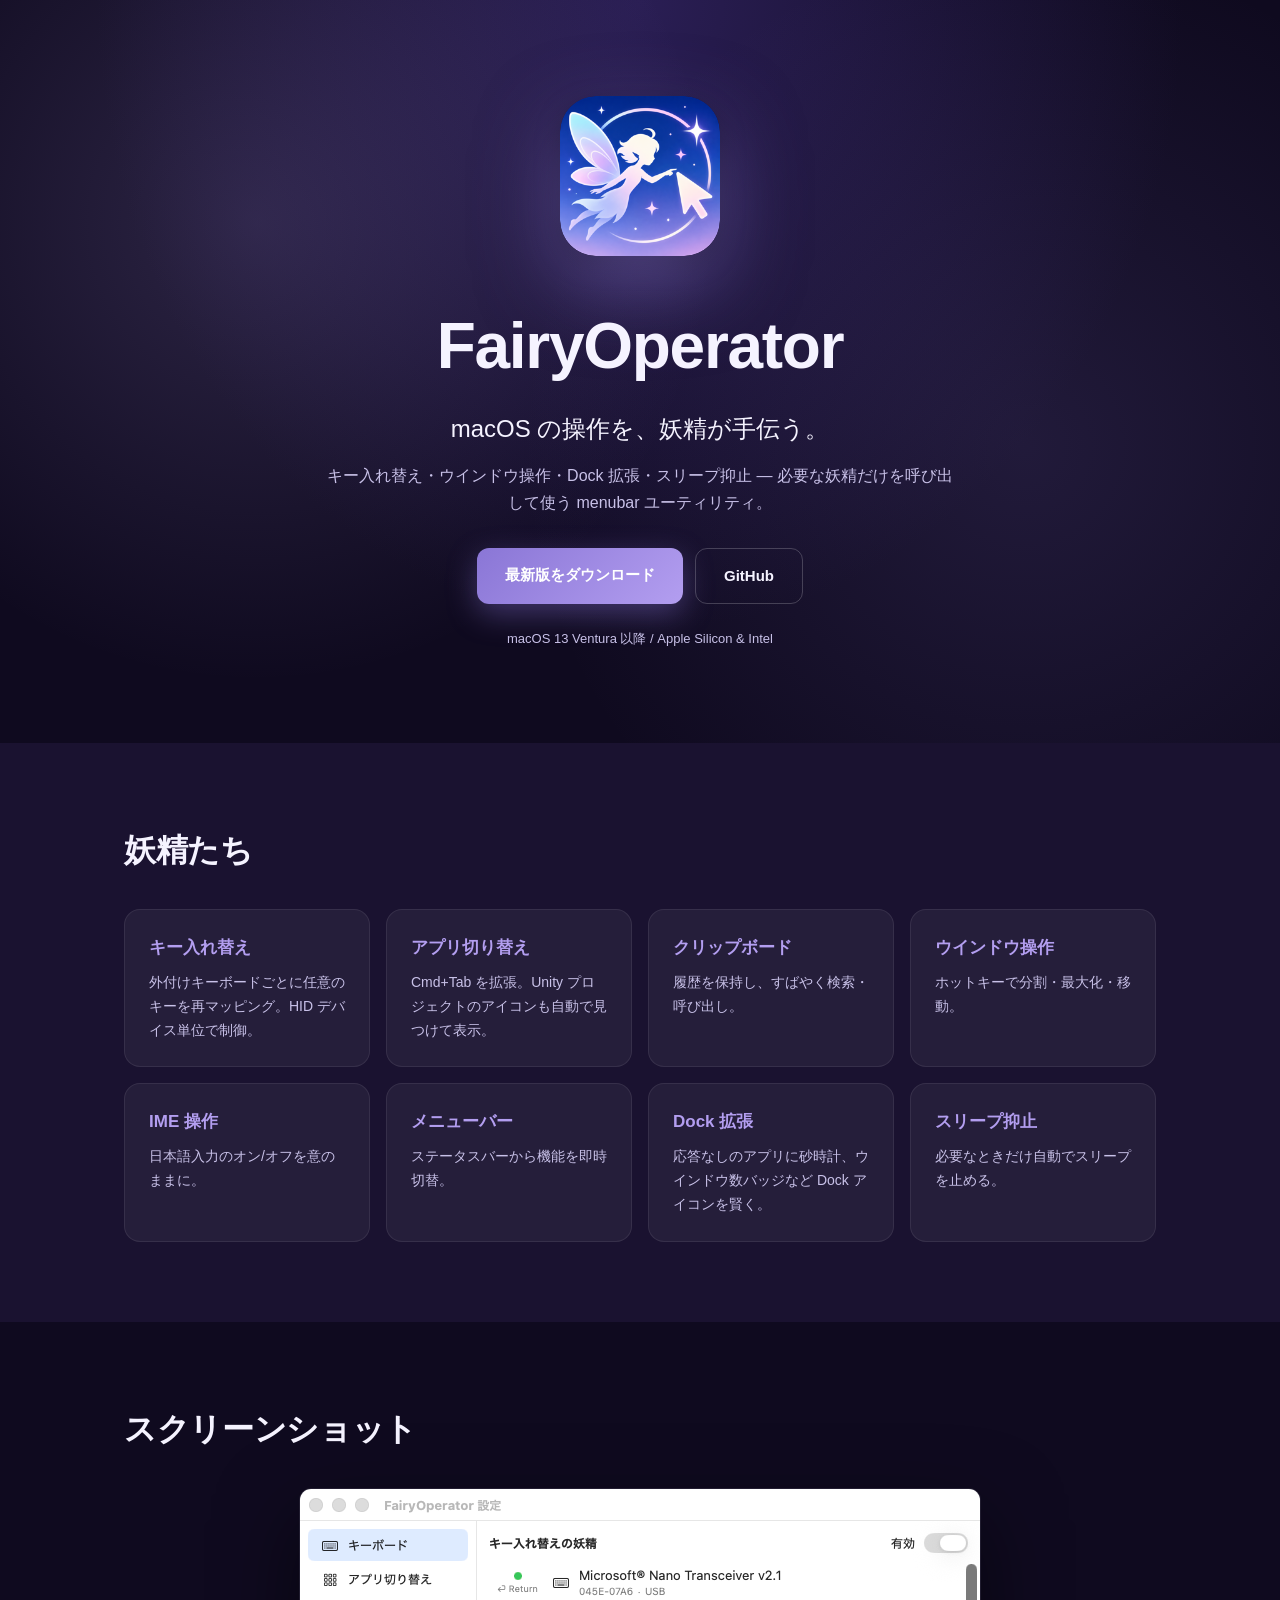
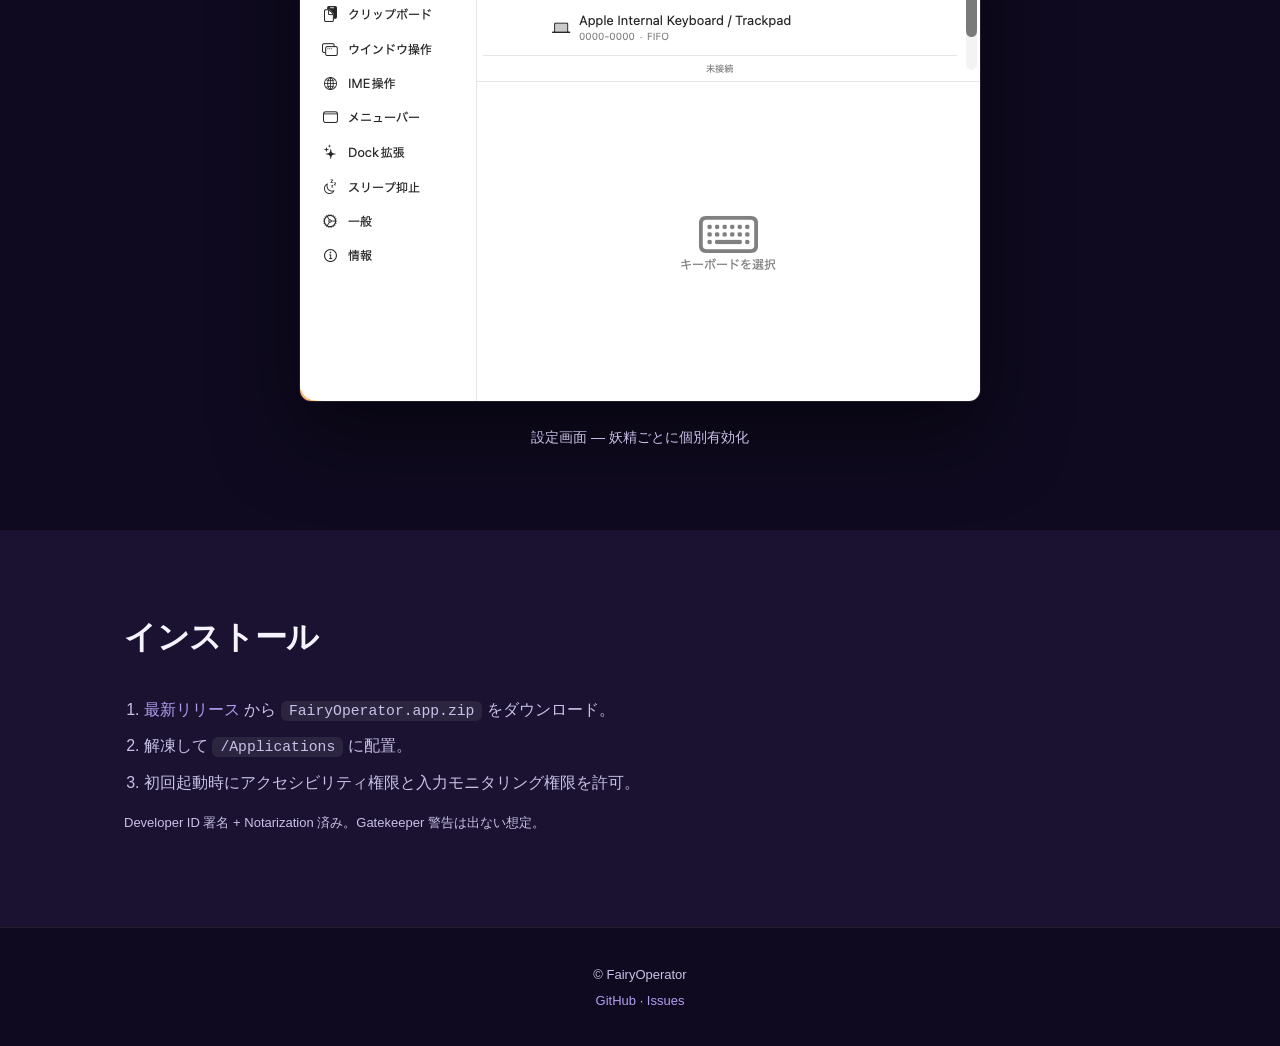
==== docs/index.html @ 63216fdc "chore: initial public release repo - README、ランディングページ（GitHub Pages）の雛形 - 設定画面のスクリーンショット - アイコン（マスク済み" ====
<!DOCTYPE html>
<html lang="ja">
<head>
<meta charset="UTF-8">
<meta name="viewport" content="width=device-width, initial-scale=1">
<title>FairyOperator — macOS の操作を、妖精が手伝う。</title>
<meta name="description" content="FairyOperator は macOS 上のキー入れ替え・ウインドウ操作・Dock 拡張・スリープ抑止などをまとめた menubar ユーティリティ。">
<meta property="og:title" content="FairyOperator">
<meta property="og:description" content="macOS の操作を、妖精が手伝う。">
<meta property="og:image" content="https://piggest.github.io/FairyOperator-releases/icon.png">
<meta property="og:type" content="website">
<meta property="og:url" content="https://piggest.github.io/FairyOperator-releases/">
<meta name="twitter:card" content="summary_large_image">
<link rel="icon" type="image/png" href="icon.png">
<link rel="apple-touch-icon" href="icon.png">
<link rel="stylesheet" href="style.css">
</head>
<body>
<header class="hero">
  <div class="container">
    <img class="hero__icon" src="icon-256.png" alt="FairyOperator" width="160" height="160">
    <h1 class="hero__title">FairyOperator</h1>
    <p class="hero__lede">macOS の操作を、妖精が手伝う。</p>
    <p class="hero__sub">キー入れ替え・ウインドウ操作・Dock 拡張・スリープ抑止 — 必要な妖精だけを呼び出して使う menubar ユーティリティ。</p>
    <div class="hero__cta">
      <a class="btn btn--primary" href="https://github.com/piggest/FairyOperator-releases/releases/latest">最新版をダウンロード</a>
      <a class="btn btn--ghost" href="https://github.com/piggest/FairyOperator-releases">GitHub</a>
    </div>
    <p class="hero__meta">macOS 13 Ventura 以降 / Apple Silicon &amp; Intel</p>
  </div>
</header>

<section class="features">
  <div class="container">
    <h2 class="section__title">妖精たち</h2>
    <ul class="cards">
      <li class="card"><h3>キー入れ替え</h3><p>外付けキーボードごとに任意のキーを再マッピング。HID デバイス単位で制御。</p></li>
      <li class="card"><h3>アプリ切り替え</h3><p>Cmd+Tab を拡張。Unity プロジェクトのアイコンも自動で見つけて表示。</p></li>
      <li class="card"><h3>クリップボード</h3><p>履歴を保持し、すばやく検索・呼び出し。</p></li>
      <li class="card"><h3>ウインドウ操作</h3><p>ホットキーで分割・最大化・移動。</p></li>
      <li class="card"><h3>IME 操作</h3><p>日本語入力のオン/オフを意のままに。</p></li>
      <li class="card"><h3>メニューバー</h3><p>ステータスバーから機能を即時切替。</p></li>
      <li class="card"><h3>Dock 拡張</h3><p>応答なしのアプリに砂時計、ウインドウ数バッジなど Dock アイコンを賢く。</p></li>
      <li class="card"><h3>スリープ抑止</h3><p>必要なときだけ自動でスリープを止める。</p></li>
    </ul>
  </div>
</section>

<section class="shots">
  <div class="container">
    <h2 class="section__title">スクリーンショット</h2>
    <figure class="shot">
      <img src="screenshots/settings.png" alt="設定画面" loading="lazy">
      <figcaption>設定画面 — 妖精ごとに個別有効化</figcaption>
    </figure>
  </div>
</section>

<section class="install">
  <div class="container">
    <h2 class="section__title">インストール</h2>
    <ol class="steps">
      <li><a href="https://github.com/piggest/FairyOperator-releases/releases/latest">最新リリース</a> から <code>FairyOperator.app.zip</code> をダウンロード。</li>
      <li>解凍して <code>/Applications</code> に配置。</li>
      <li>初回起動時にアクセシビリティ権限と入力モニタリング権限を許可。</li>
    </ol>
    <p class="note">Developer ID 署名 + Notarization 済み。Gatekeeper 警告は出ない想定。</p>
  </div>
</section>

<footer class="footer">
  <div class="container">
    <p>© FairyOperator</p>
    <p><a href="https://github.com/piggest/FairyOperator-releases">GitHub</a> · <a href="https://github.com/piggest/FairyOperator-releases/issues">Issues</a></p>
  </div>
</footer>
</body>
</html>
---- docs/style.css ----
:root {
  --bg: #0f0a1f;
  --bg-2: #1a1230;
  --fg: #f5f3ff;
  --fg-muted: #c8c1e8;
  --accent: #8a76d6;
  --accent-2: #b39ef0;
  --card: rgba(255, 255, 255, 0.05);
  --card-border: rgba(255, 255, 255, 0.08);
  --max-width: 1080px;
}

* { box-sizing: border-box; }

html { scroll-behavior: smooth; }

body {
  margin: 0;
  font-family: -apple-system, BlinkMacSystemFont, "Helvetica Neue", "Hiragino Sans", "Yu Gothic UI", sans-serif;
  background: var(--bg);
  color: var(--fg);
  line-height: 1.7;
  -webkit-font-smoothing: antialiased;
}

a { color: var(--accent-2); text-decoration: none; }
a:hover { text-decoration: underline; }

.container {
  max-width: var(--max-width);
  margin: 0 auto;
  padding: 0 24px;
}

/* Hero */
.hero {
  background: radial-gradient(ellipse at top, #2a1e54 0%, var(--bg) 60%);
  padding: 96px 0 80px;
  text-align: center;
  position: relative;
  overflow: hidden;
}

.hero::before {
  content: "";
  position: absolute;
  inset: 0;
  background: radial-gradient(circle at 20% 30%, rgba(179, 158, 240, 0.18), transparent 40%),
              radial-gradient(circle at 80% 60%, rgba(138, 118, 214, 0.15), transparent 45%);
  pointer-events: none;
}

.hero > .container { position: relative; }

.hero__icon {
  width: 160px; height: 160px;
  border-radius: 36px;
  box-shadow: 0 30px 80px rgba(138, 118, 214, 0.5),
              0 8px 24px rgba(0, 0, 0, 0.4);
}

.hero__title {
  font-size: clamp(40px, 6vw, 64px);
  margin: 28px 0 8px;
  letter-spacing: -0.02em;
  font-weight: 700;
}

.hero__lede {
  font-size: clamp(18px, 2.4vw, 24px);
  margin: 0 0 12px;
  color: var(--fg);
}

.hero__sub {
  margin: 0 auto 32px;
  max-width: 640px;
  color: var(--fg-muted);
  font-size: 16px;
}

.hero__cta {
  display: flex;
  gap: 12px;
  justify-content: center;
  flex-wrap: wrap;
}

.btn {
  display: inline-block;
  padding: 14px 28px;
  border-radius: 12px;
  font-weight: 600;
  font-size: 15px;
  transition: transform 0.15s ease, box-shadow 0.2s ease;
}

.btn--primary {
  background: linear-gradient(135deg, var(--accent), var(--accent-2));
  color: #fff;
  box-shadow: 0 10px 30px rgba(138, 118, 214, 0.4);
}
.btn--primary:hover { transform: translateY(-2px); text-decoration: none; }

.btn--ghost {
  background: transparent;
  color: var(--fg);
  border: 1px solid rgba(255, 255, 255, 0.2);
}
.btn--ghost:hover { background: rgba(255, 255, 255, 0.05); text-decoration: none; }

.hero__meta {
  margin-top: 24px;
  font-size: 13px;
  color: var(--fg-muted);
}

/* Sections */
.section__title {
  font-size: clamp(24px, 3.5vw, 32px);
  margin: 0 0 32px;
  letter-spacing: -0.01em;
}

.features { padding: 80px 0; background: var(--bg-2); }

.cards {
  list-style: none;
  padding: 0;
  margin: 0;
  display: grid;
  grid-template-columns: repeat(auto-fit, minmax(220px, 1fr));
  gap: 16px;
}

.card {
  background: var(--card);
  border: 1px solid var(--card-border);
  border-radius: 16px;
  padding: 24px;
  transition: border-color 0.2s ease, transform 0.2s ease;
}
.card:hover { border-color: var(--accent); transform: translateY(-2px); }
.card h3 { margin: 0 0 8px; font-size: 17px; color: var(--accent-2); }
.card p { margin: 0; color: var(--fg-muted); font-size: 14px; }

/* Shots */
.shots { padding: 80px 0; }
.shot { margin: 0; text-align: center; }
.shot img {
  max-width: 100%;
  border-radius: 12px;
  border: 1px solid var(--card-border);
  box-shadow: 0 30px 80px rgba(0, 0, 0, 0.5);
}
.shot figcaption {
  margin-top: 16px;
  color: var(--fg-muted);
  font-size: 14px;
}

/* Install */
.install { padding: 80px 0; background: var(--bg-2); }
.steps { padding-left: 20px; color: var(--fg-muted); }
.steps li { margin-bottom: 8px; }
.steps code {
  background: rgba(255, 255, 255, 0.08);
  padding: 2px 8px;
  border-radius: 6px;
  font-family: "SF Mono", Menlo, monospace;
  font-size: 0.92em;
}
.note { margin-top: 16px; font-size: 13px; color: var(--fg-muted); }

/* Footer */
.footer {
  padding: 32px 0;
  text-align: center;
  color: var(--fg-muted);
  font-size: 13px;
  border-top: 1px solid var(--card-border);
}
.footer p { margin: 4px 0; }
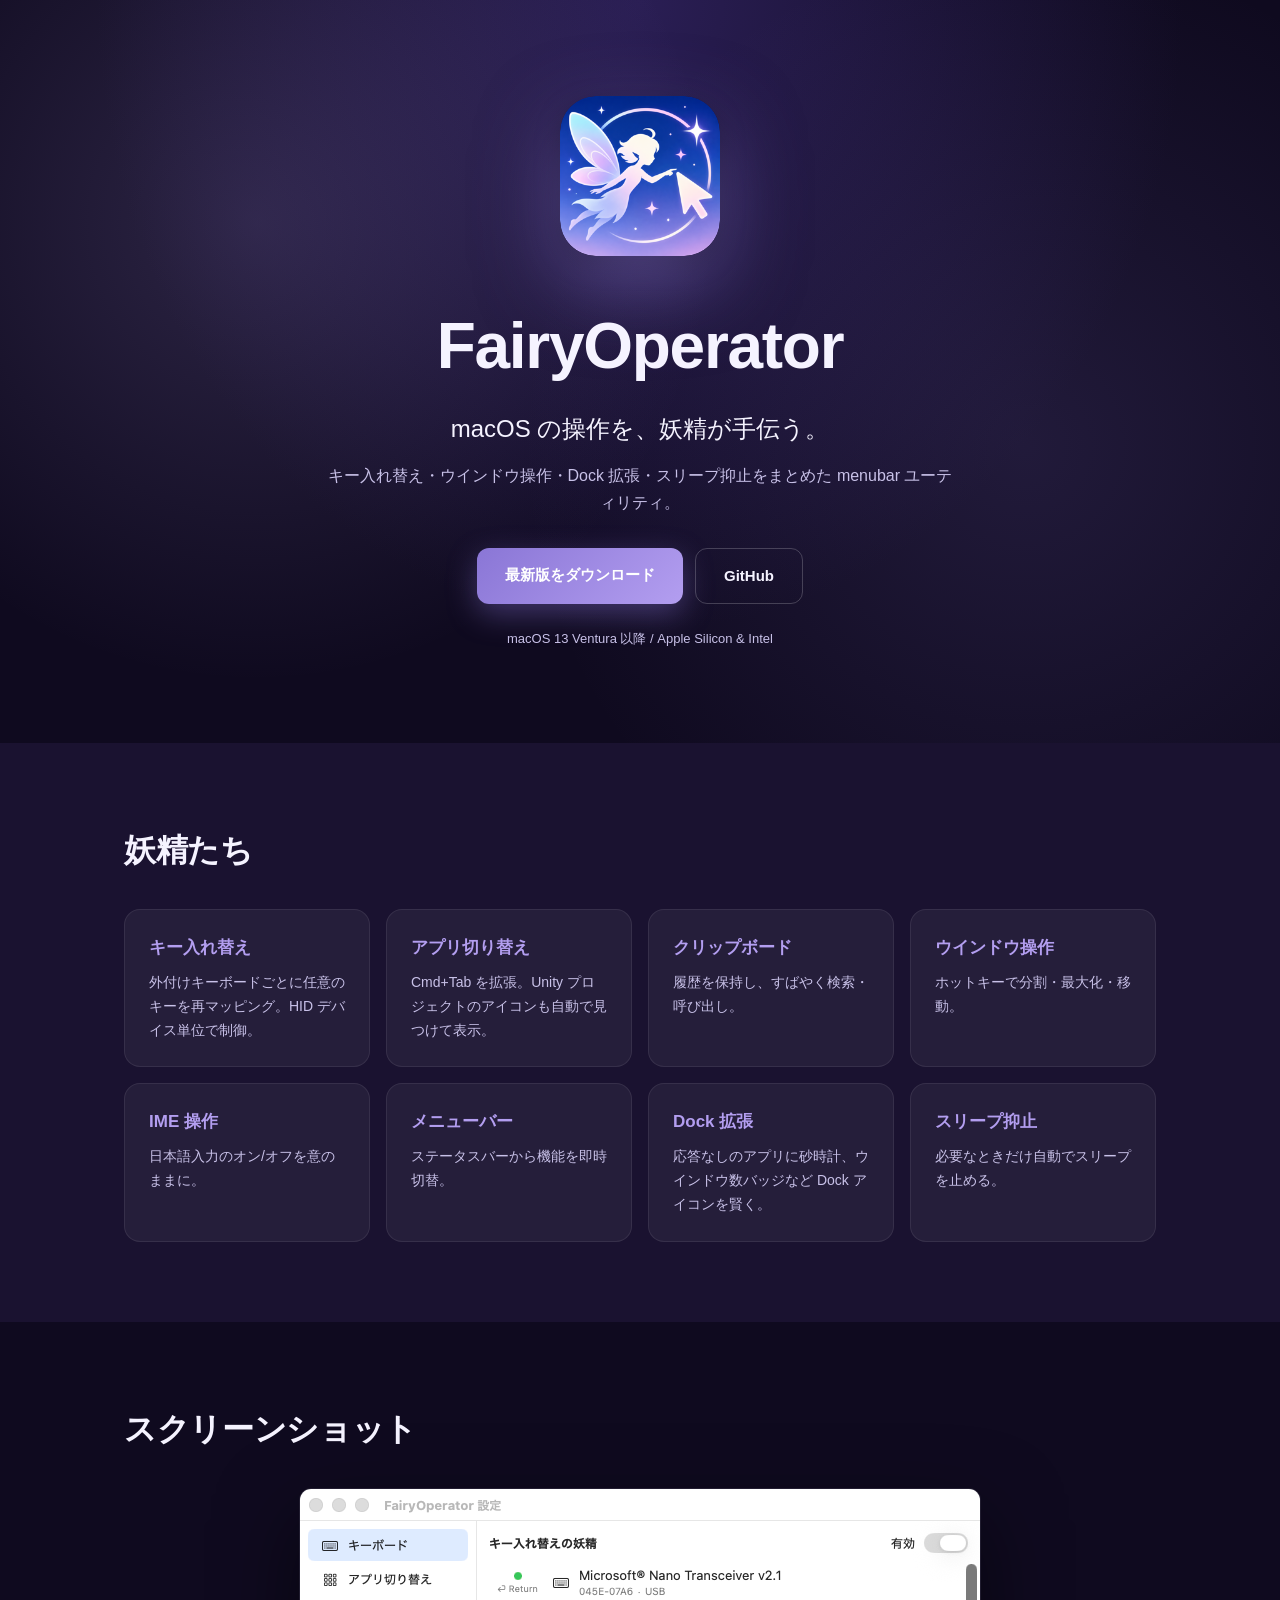
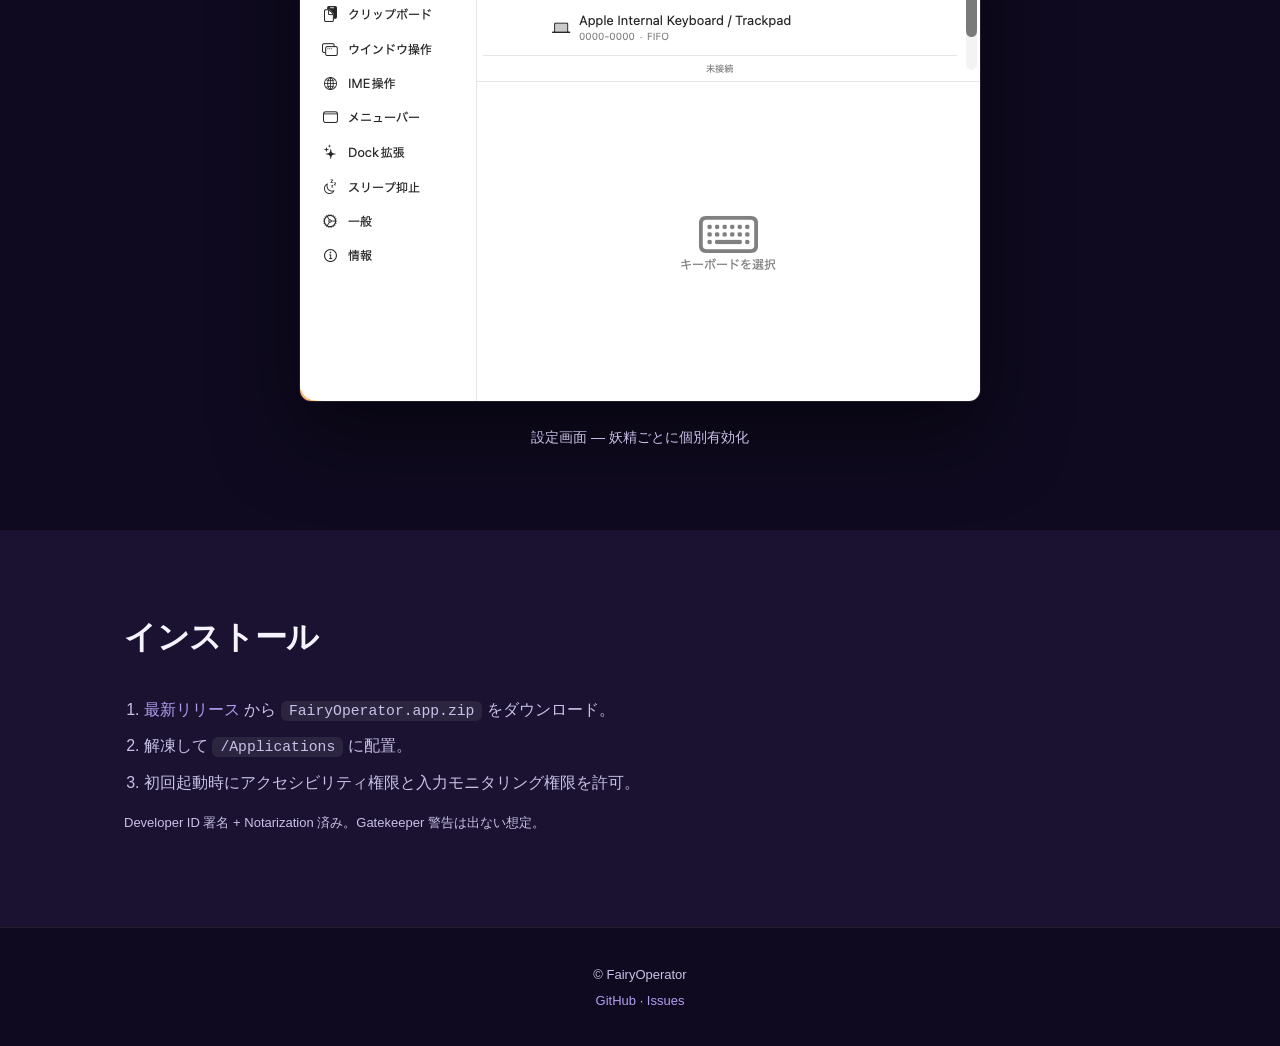
==== commit cbe6b2bd: "docs: 「必要な妖精だけを呼び出して使う」表現を削除 Co-Authored-By: Claude Opus 4.7 (1M context) <noreply@anthropic.com>" ====
--- a/docs/index.html
+++ b/docs/index.html
@@ -21,7 +21,7 @@
     <img class="hero__icon" src="icon-256.png" alt="FairyOperator" width="160" height="160">
     <h1 class="hero__title">FairyOperator</h1>
     <p class="hero__lede">macOS の操作を、妖精が手伝う。</p>
-    <p class="hero__sub">キー入れ替え・ウインドウ操作・Dock 拡張・スリープ抑止 — 必要な妖精だけを呼び出して使う menubar ユーティリティ。</p>
+    <p class="hero__sub">キー入れ替え・ウインドウ操作・Dock 拡張・スリープ抑止をまとめた menubar ユーティリティ。</p>
     <div class="hero__cta">
       <a class="btn btn--primary" href="https://github.com/piggest/FairyOperator-releases/releases/latest">最新版をダウンロード</a>
       <a class="btn btn--ghost" href="https://github.com/piggest/FairyOperator-releases">GitHub</a>
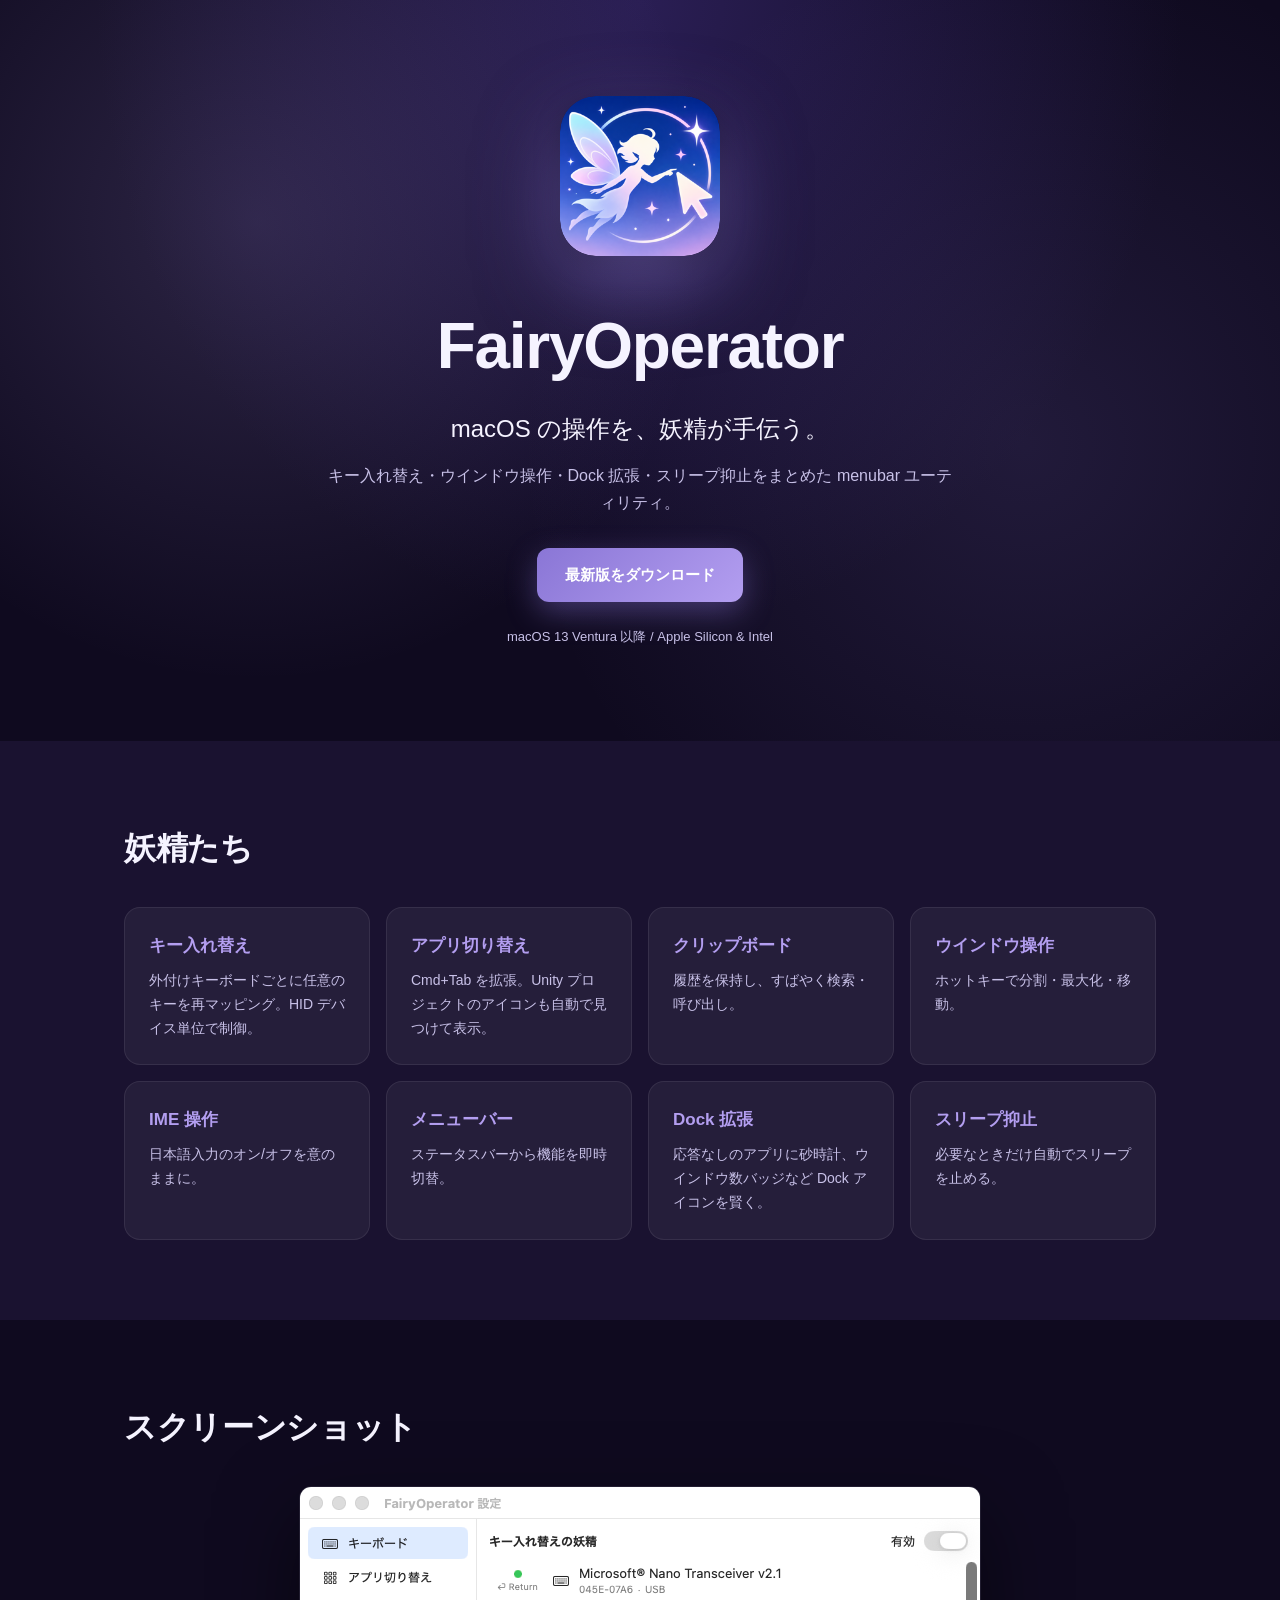
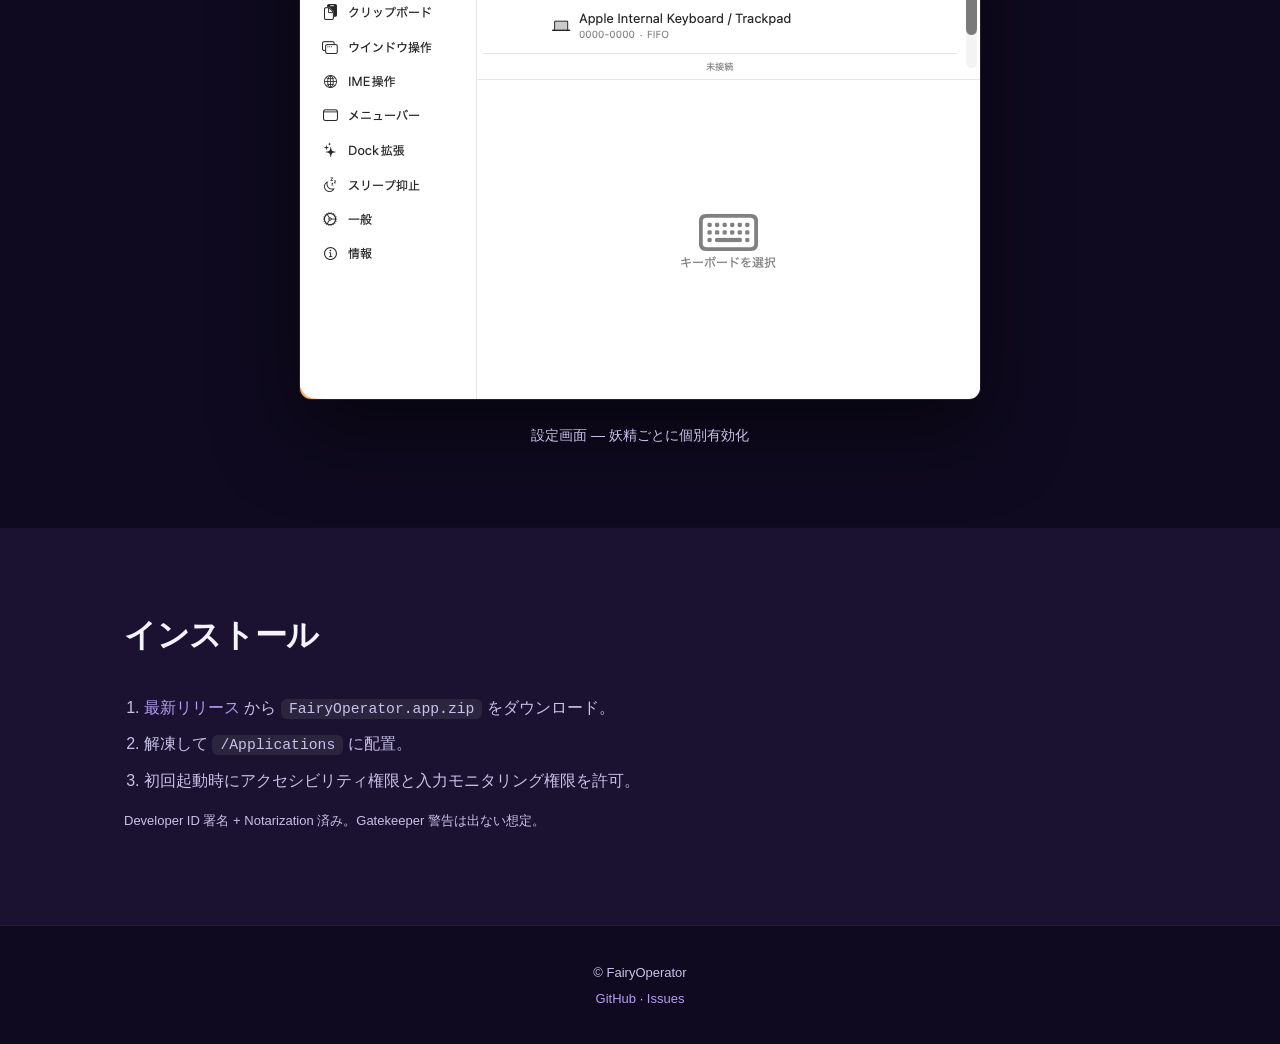
==== commit 2839d8e1: "docs: hero から GitHub ボタンを削除 Co-Authored-By: Claude Opus 4.7 (1M context) <noreply@anthropic.com>" ====
--- a/docs/index.html
+++ b/docs/index.html
@@ -24,7 +24,6 @@
     <p class="hero__sub">キー入れ替え・ウインドウ操作・Dock 拡張・スリープ抑止をまとめた menubar ユーティリティ。</p>
     <div class="hero__cta">
       <a class="btn btn--primary" href="https://github.com/piggest/FairyOperator-releases/releases/latest">最新版をダウンロード</a>
-      <a class="btn btn--ghost" href="https://github.com/piggest/FairyOperator-releases">GitHub</a>
     </div>
     <p class="hero__meta">macOS 13 Ventura 以降 / Apple Silicon &amp; Intel</p>
   </div>
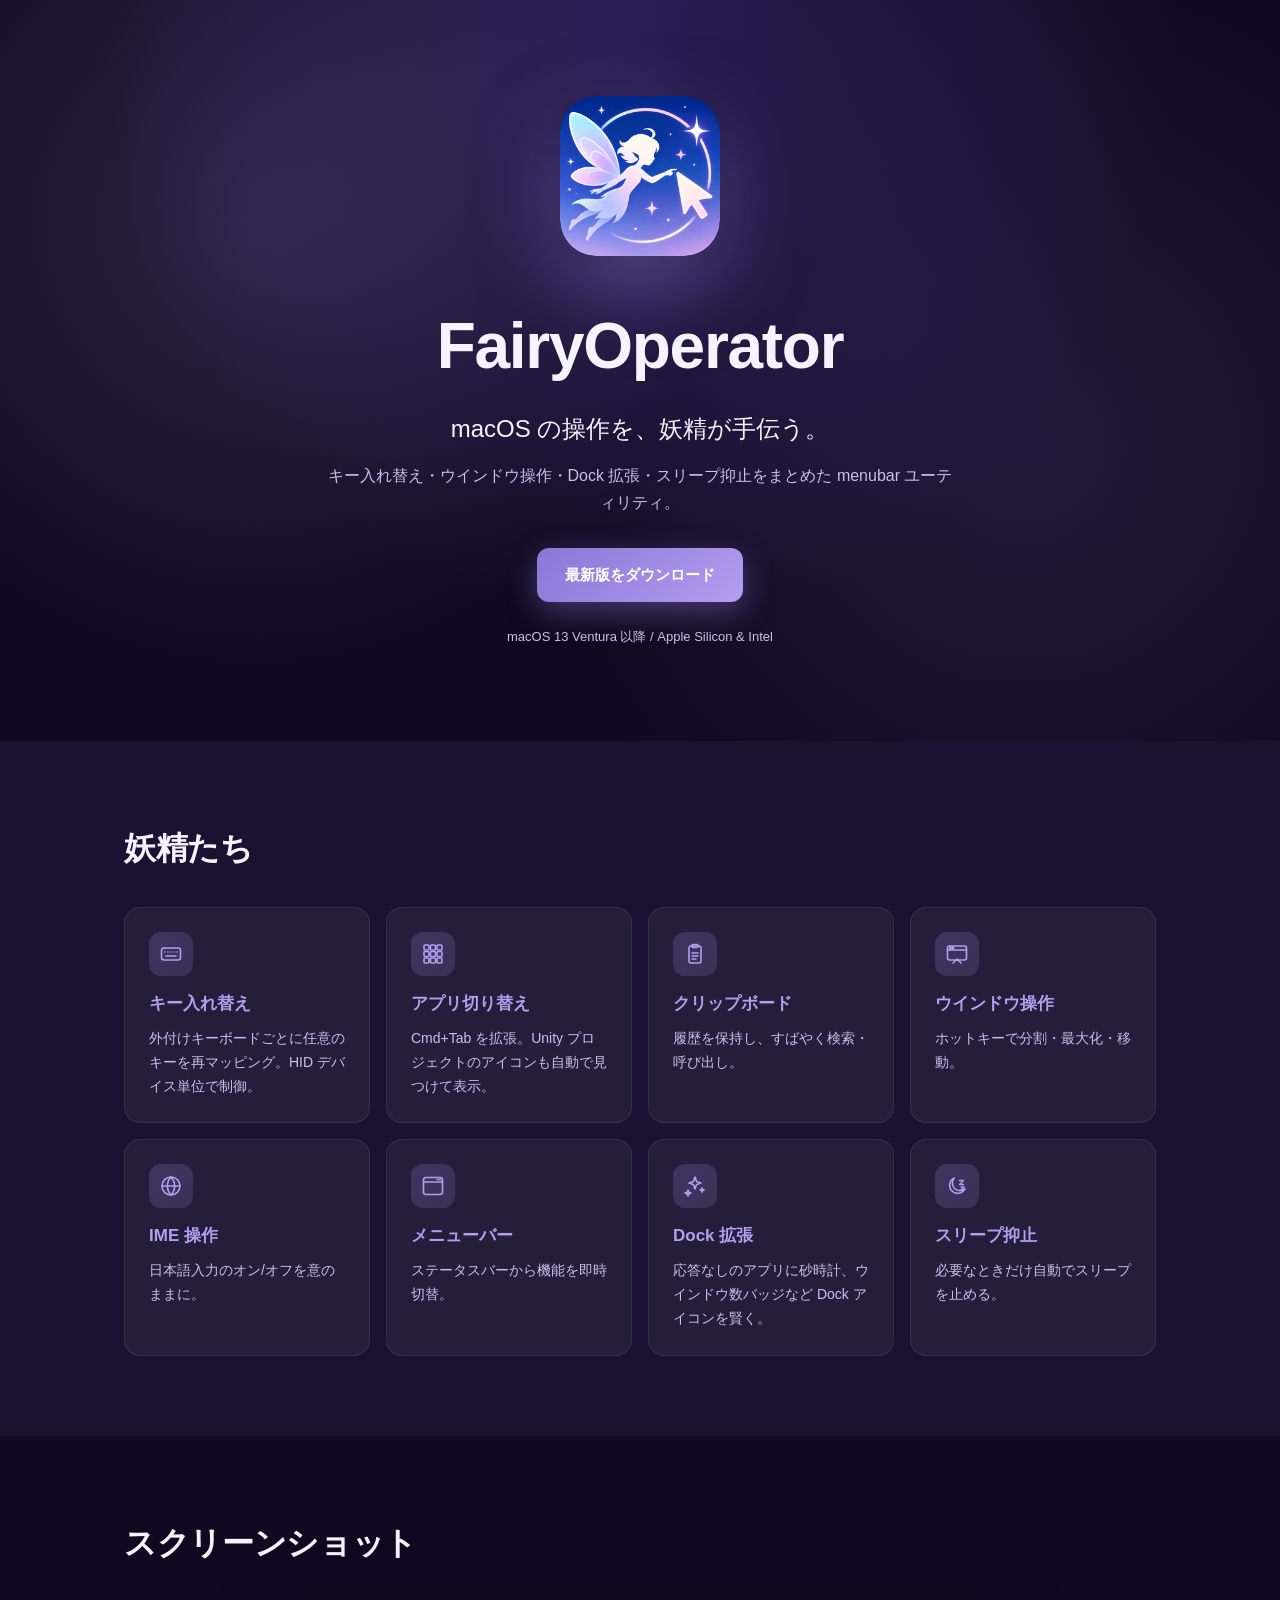
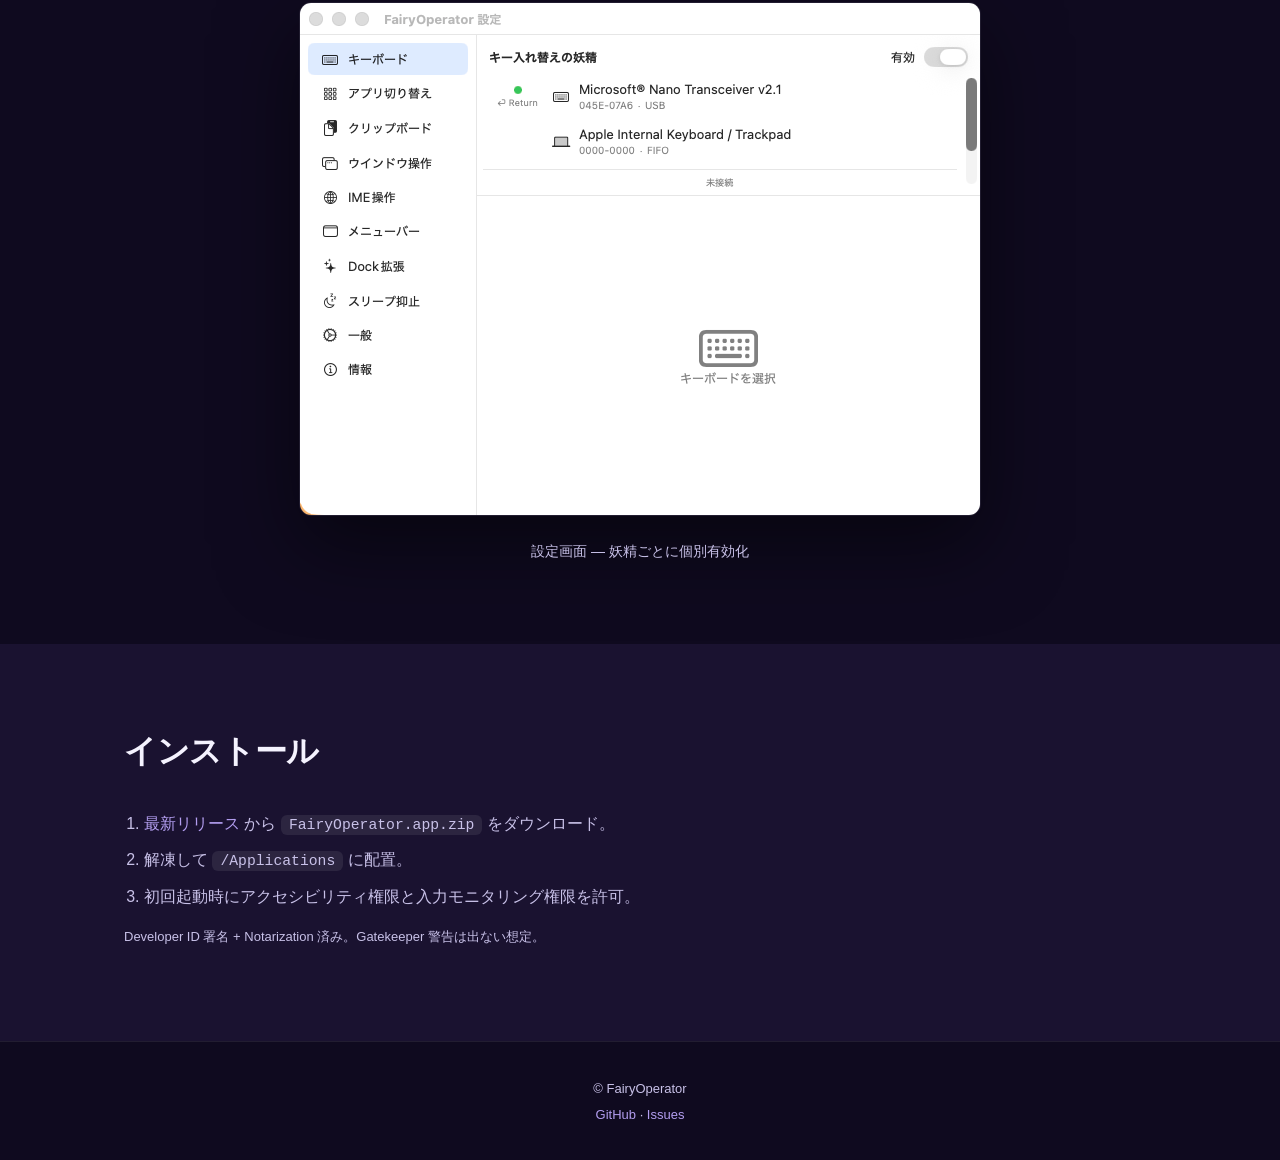
==== commit 1968df5e: "docs: 妖精カードに inline SVG アイコンを追加 Co-Authored-By: Claude Opus 4.7 (1M context) <noreply@anthropic.com>" ====
--- a/docs/index.html
+++ b/docs/index.html
@@ -33,14 +33,91 @@
   <div class="container">
     <h2 class="section__title">妖精たち</h2>
     <ul class="cards">
-      <li class="card"><h3>キー入れ替え</h3><p>外付けキーボードごとに任意のキーを再マッピング。HID デバイス単位で制御。</p></li>
-      <li class="card"><h3>アプリ切り替え</h3><p>Cmd+Tab を拡張。Unity プロジェクトのアイコンも自動で見つけて表示。</p></li>
-      <li class="card"><h3>クリップボード</h3><p>履歴を保持し、すばやく検索・呼び出し。</p></li>
-      <li class="card"><h3>ウインドウ操作</h3><p>ホットキーで分割・最大化・移動。</p></li>
-      <li class="card"><h3>IME 操作</h3><p>日本語入力のオン/オフを意のままに。</p></li>
-      <li class="card"><h3>メニューバー</h3><p>ステータスバーから機能を即時切替。</p></li>
-      <li class="card"><h3>Dock 拡張</h3><p>応答なしのアプリに砂時計、ウインドウ数バッジなど Dock アイコンを賢く。</p></li>
-      <li class="card"><h3>スリープ抑止</h3><p>必要なときだけ自動でスリープを止める。</p></li>
+      <li class="card">
+        <span class="card__icon" aria-hidden="true">
+          <svg viewBox="0 0 24 24" fill="none" stroke="currentColor" stroke-width="1.6" stroke-linecap="round" stroke-linejoin="round">
+            <rect x="2.5" y="6" width="19" height="12" rx="2.5"/>
+            <path d="M6 10h.01M9 10h.01M12 10h.01M15 10h.01M18 10h.01M7 14h10"/>
+          </svg>
+        </span>
+        <h3>キー入れ替え</h3><p>外付けキーボードごとに任意のキーを再マッピング。HID デバイス単位で制御。</p>
+      </li>
+      <li class="card">
+        <span class="card__icon" aria-hidden="true">
+          <svg viewBox="0 0 24 24" fill="none" stroke="currentColor" stroke-width="1.6" stroke-linecap="round" stroke-linejoin="round">
+            <rect x="3" y="3" width="5" height="5" rx="1"/>
+            <rect x="9.5" y="3" width="5" height="5" rx="1"/>
+            <rect x="16" y="3" width="5" height="5" rx="1"/>
+            <rect x="3" y="9.5" width="5" height="5" rx="1"/>
+            <rect x="9.5" y="9.5" width="5" height="5" rx="1"/>
+            <rect x="16" y="9.5" width="5" height="5" rx="1"/>
+            <rect x="3" y="16" width="5" height="5" rx="1"/>
+            <rect x="9.5" y="16" width="5" height="5" rx="1"/>
+            <rect x="16" y="16" width="5" height="5" rx="1"/>
+          </svg>
+        </span>
+        <h3>アプリ切り替え</h3><p>Cmd+Tab を拡張。Unity プロジェクトのアイコンも自動で見つけて表示。</p>
+      </li>
+      <li class="card">
+        <span class="card__icon" aria-hidden="true">
+          <svg viewBox="0 0 24 24" fill="none" stroke="currentColor" stroke-width="1.6" stroke-linecap="round" stroke-linejoin="round">
+            <rect x="6" y="4" width="12" height="17" rx="2"/>
+            <rect x="9" y="2.5" width="6" height="3" rx="1"/>
+            <path d="M9 11h6M9 14h6M9 17h4"/>
+          </svg>
+        </span>
+        <h3>クリップボード</h3><p>履歴を保持し、すばやく検索・呼び出し。</p>
+      </li>
+      <li class="card">
+        <span class="card__icon" aria-hidden="true">
+          <svg viewBox="0 0 24 24" fill="none" stroke="currentColor" stroke-width="1.6" stroke-linecap="round" stroke-linejoin="round">
+            <rect x="2.5" y="4" width="19" height="14" rx="2"/>
+            <path d="M2.5 8h19"/>
+            <circle cx="5.5" cy="6" r="0.7" fill="currentColor"/>
+            <circle cx="8" cy="6" r="0.7" fill="currentColor"/>
+            <path d="M8 21l4-4 4 4"/>
+          </svg>
+        </span>
+        <h3>ウインドウ操作</h3><p>ホットキーで分割・最大化・移動。</p>
+      </li>
+      <li class="card">
+        <span class="card__icon" aria-hidden="true">
+          <svg viewBox="0 0 24 24" fill="none" stroke="currentColor" stroke-width="1.6" stroke-linecap="round" stroke-linejoin="round">
+            <circle cx="12" cy="12" r="9"/>
+            <path d="M3 12h18M12 3a13 13 0 010 18M12 3a13 13 0 000 18"/>
+          </svg>
+        </span>
+        <h3>IME 操作</h3><p>日本語入力のオン/オフを意のままに。</p>
+      </li>
+      <li class="card">
+        <span class="card__icon" aria-hidden="true">
+          <svg viewBox="0 0 24 24" fill="none" stroke="currentColor" stroke-width="1.6" stroke-linecap="round" stroke-linejoin="round">
+            <rect x="2.5" y="3.5" width="19" height="17" rx="2.5"/>
+            <path d="M2.5 8h19"/>
+            <path d="M16 5.5h2M19 5.5h.5"/>
+          </svg>
+        </span>
+        <h3>メニューバー</h3><p>ステータスバーから機能を即時切替。</p>
+      </li>
+      <li class="card">
+        <span class="card__icon" aria-hidden="true">
+          <svg viewBox="0 0 24 24" fill="none" stroke="currentColor" stroke-width="1.6" stroke-linecap="round" stroke-linejoin="round">
+            <path d="M12 3l1.6 4.4L18 9l-4.4 1.6L12 15l-1.6-4.4L6 9l4.4-1.6z"/>
+            <path d="M5 16l.8 2.2L8 19l-2.2.8L5 22l-.8-2.2L2 19l2.2-.8z"/>
+            <path d="M19 14l.6 1.6L21 16l-1.4.4L19 18l-.4-1.6L17 16l1.6-.4z"/>
+          </svg>
+        </span>
+        <h3>Dock 拡張</h3><p>応答なしのアプリに砂時計、ウインドウ数バッジなど Dock アイコンを賢く。</p>
+      </li>
+      <li class="card">
+        <span class="card__icon" aria-hidden="true">
+          <svg viewBox="0 0 24 24" fill="none" stroke="currentColor" stroke-width="1.6" stroke-linecap="round" stroke-linejoin="round">
+            <path d="M20 14.5A8 8 0 119.5 4a6.5 6.5 0 0010.5 10.5z"/>
+            <path d="M14.5 6.5h4l-4 4h4M16 13h3l-3 3h3" stroke-width="1.4"/>
+          </svg>
+        </span>
+        <h3>スリープ抑止</h3><p>必要なときだけ自動でスリープを止める。</p>
+      </li>
     </ul>
   </div>
 </section>
--- a/docs/style.css
+++ b/docs/style.css
@@ -141,6 +141,18 @@
   transition: border-color 0.2s ease, transform 0.2s ease;
 }
 .card:hover { border-color: var(--accent); transform: translateY(-2px); }
+.card__icon {
+  display: inline-flex;
+  align-items: center;
+  justify-content: center;
+  width: 44px;
+  height: 44px;
+  border-radius: 12px;
+  background: linear-gradient(135deg, rgba(138, 118, 214, 0.25), rgba(179, 158, 240, 0.15));
+  color: var(--accent-2);
+  margin-bottom: 14px;
+}
+.card__icon svg { width: 24px; height: 24px; }
 .card h3 { margin: 0 0 8px; font-size: 17px; color: var(--accent-2); }
 .card p { margin: 0; color: var(--fg-muted); font-size: 14px; }
 
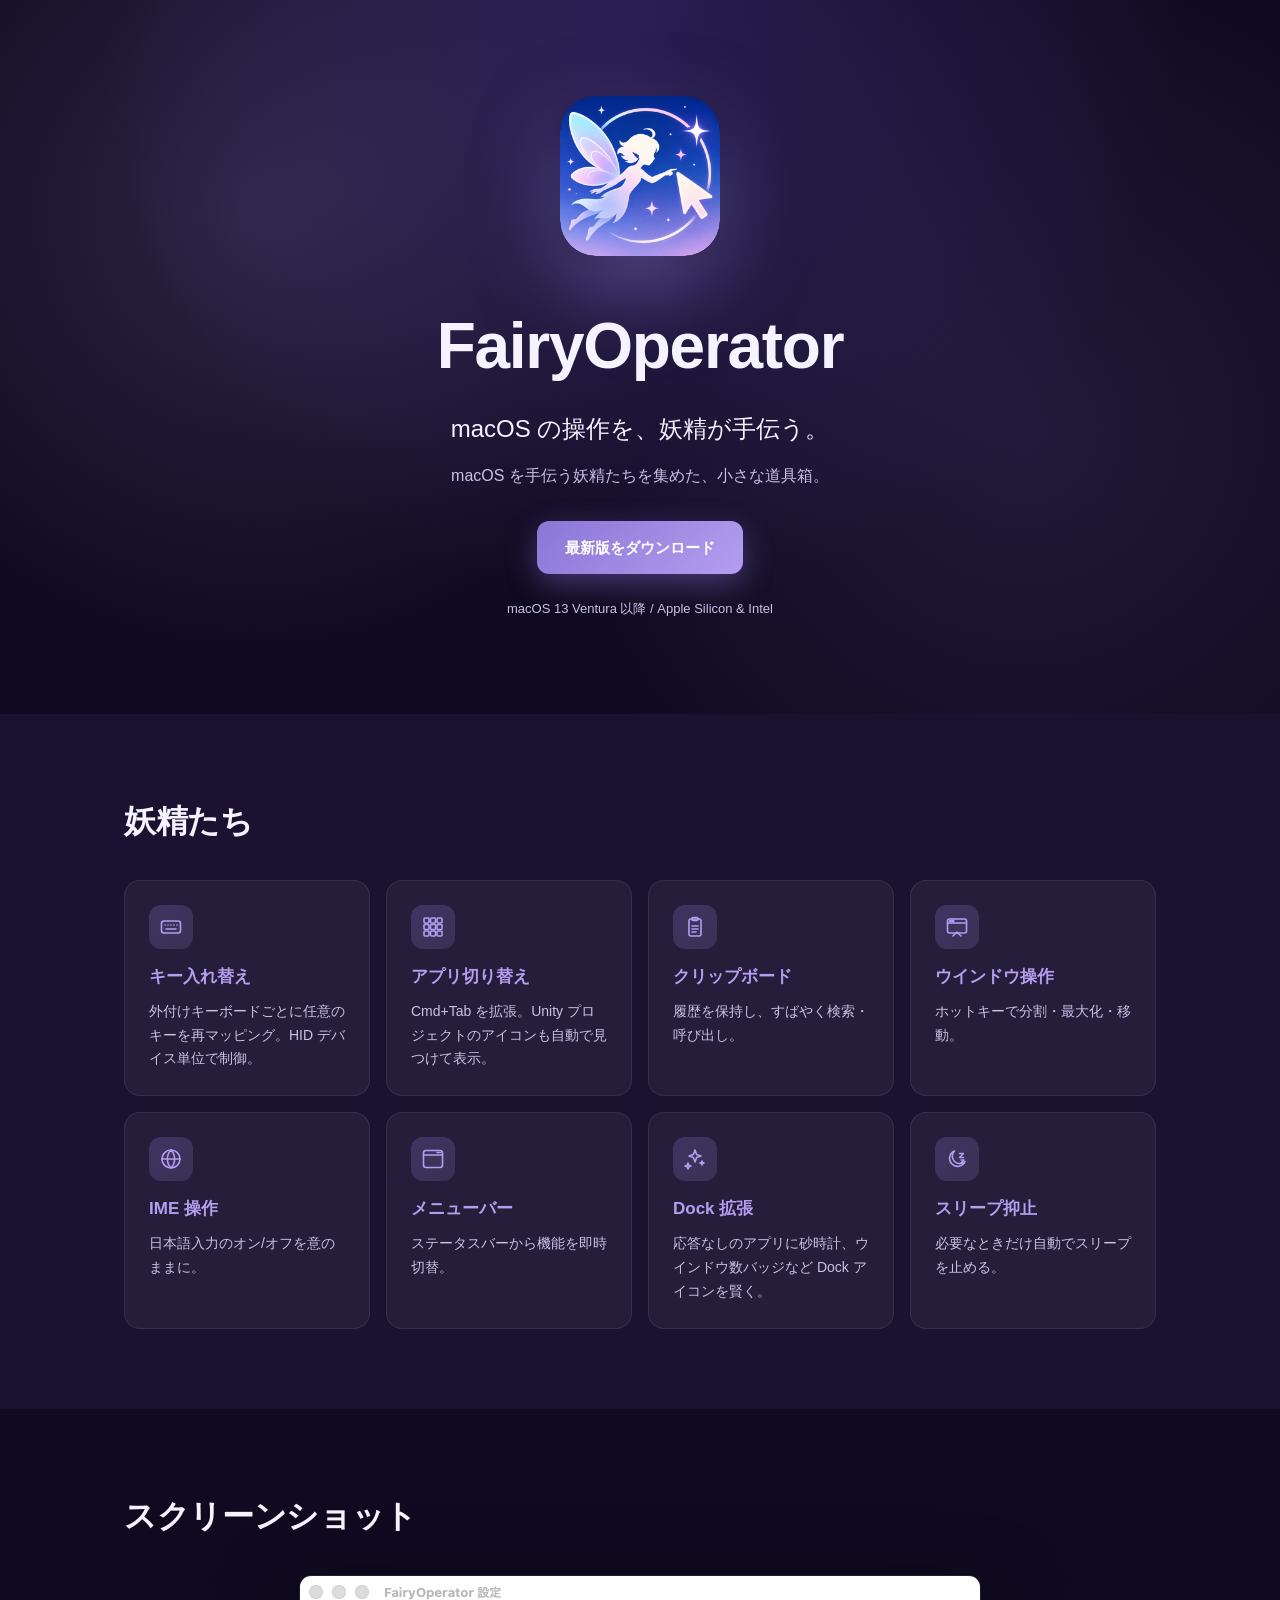
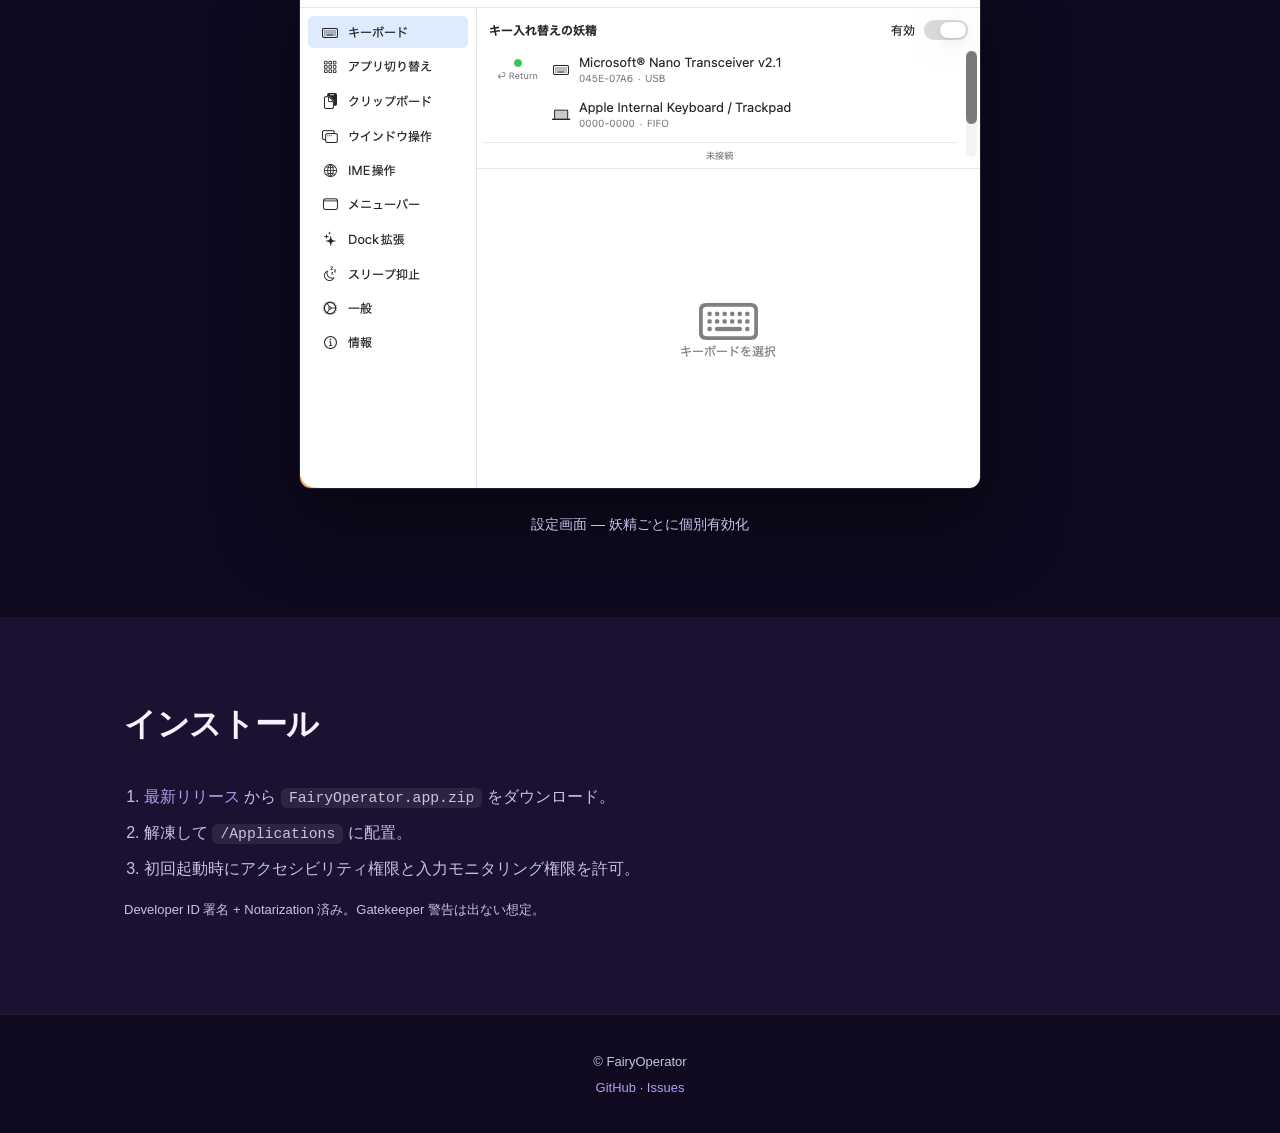
==== commit a362d9e1: "docs: コピーを「macOS を手伝う妖精たちを集めた、小さな道具箱」に変更 Co-Authored-By: Claude Opus 4.7 (1M context) <noreply@anthr" ====
--- a/docs/index.html
+++ b/docs/index.html
@@ -4,7 +4,7 @@
 <meta charset="UTF-8">
 <meta name="viewport" content="width=device-width, initial-scale=1">
 <title>FairyOperator — macOS の操作を、妖精が手伝う。</title>
-<meta name="description" content="FairyOperator は macOS 上のキー入れ替え・ウインドウ操作・Dock 拡張・スリープ抑止などをまとめた menubar ユーティリティ。">
+<meta name="description" content="FairyOperator は macOS を手伝う妖精たちを集めた、小さな道具箱。キー入れ替え・ウインドウ操作・Dock 拡張・スリープ抑止などを搭載。">
 <meta property="og:title" content="FairyOperator">
 <meta property="og:description" content="macOS の操作を、妖精が手伝う。">
 <meta property="og:image" content="https://piggest.github.io/FairyOperator-releases/icon.png">
@@ -21,7 +21,7 @@
     <img class="hero__icon" src="icon-256.png" alt="FairyOperator" width="160" height="160">
     <h1 class="hero__title">FairyOperator</h1>
     <p class="hero__lede">macOS の操作を、妖精が手伝う。</p>
-    <p class="hero__sub">キー入れ替え・ウインドウ操作・Dock 拡張・スリープ抑止をまとめた menubar ユーティリティ。</p>
+    <p class="hero__sub">macOS を手伝う妖精たちを集めた、小さな道具箱。</p>
     <div class="hero__cta">
       <a class="btn btn--primary" href="https://github.com/piggest/FairyOperator-releases/releases/latest">最新版をダウンロード</a>
     </div>
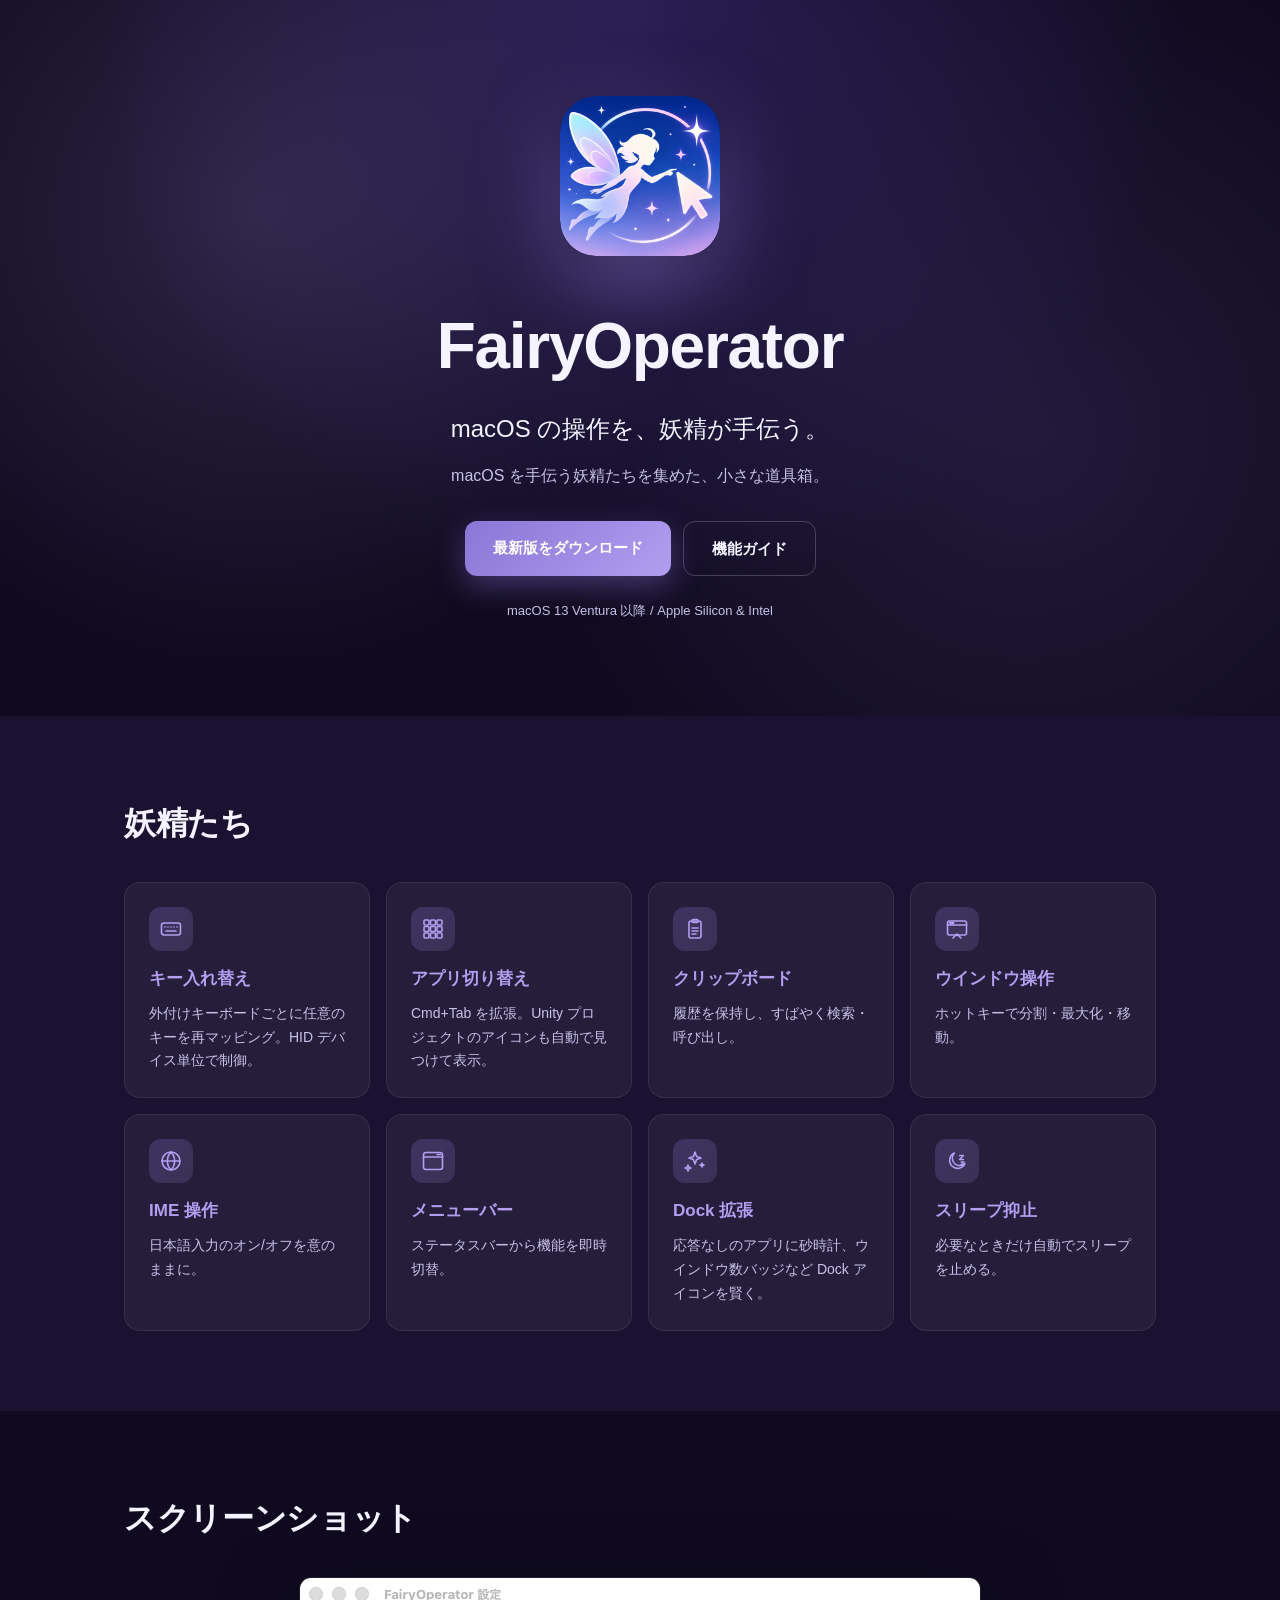
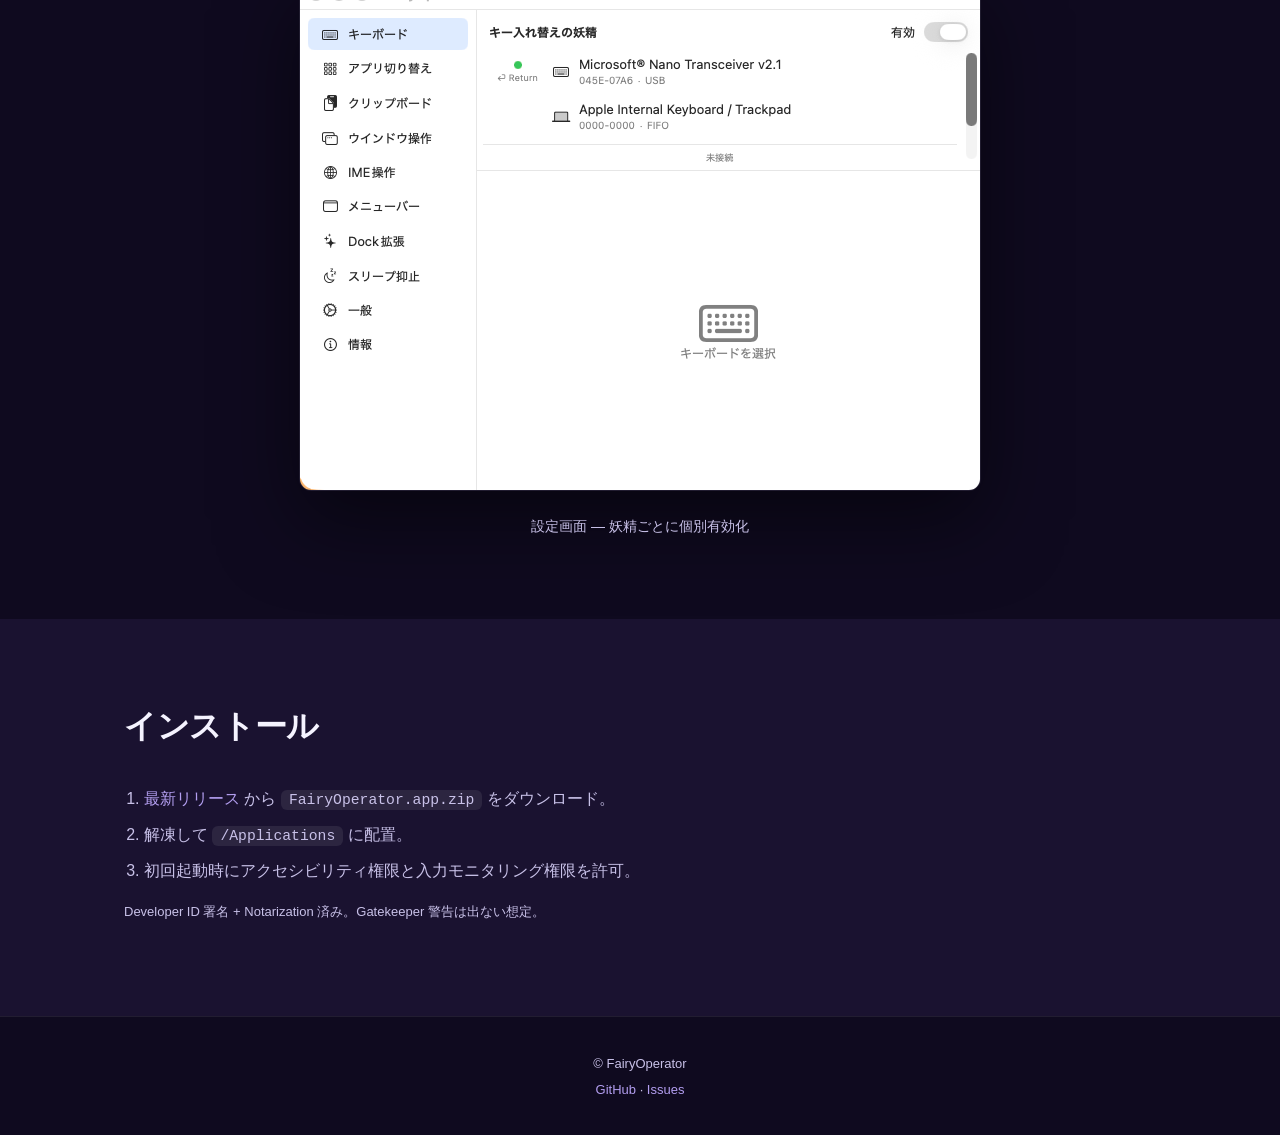
==== commit 75ecdff9: "docs: 機能ガイドページ (guide.html) を追加 - 全 8 妖精 + 一般 + ステータスアイコン操作 + 設定ファイル一覧を網羅 - サイドバー TOC、IntersectionOb" ====
--- a/docs/index.html
+++ b/docs/index.html
@@ -24,6 +24,7 @@
     <p class="hero__sub">macOS を手伝う妖精たちを集めた、小さな道具箱。</p>
     <div class="hero__cta">
       <a class="btn btn--primary" href="https://github.com/piggest/FairyOperator-releases/releases/latest">最新版をダウンロード</a>
+      <a class="btn btn--ghost" href="guide.html">機能ガイド</a>
     </div>
     <p class="hero__meta">macOS 13 Ventura 以降 / Apple Silicon &amp; Intel</p>
   </div>
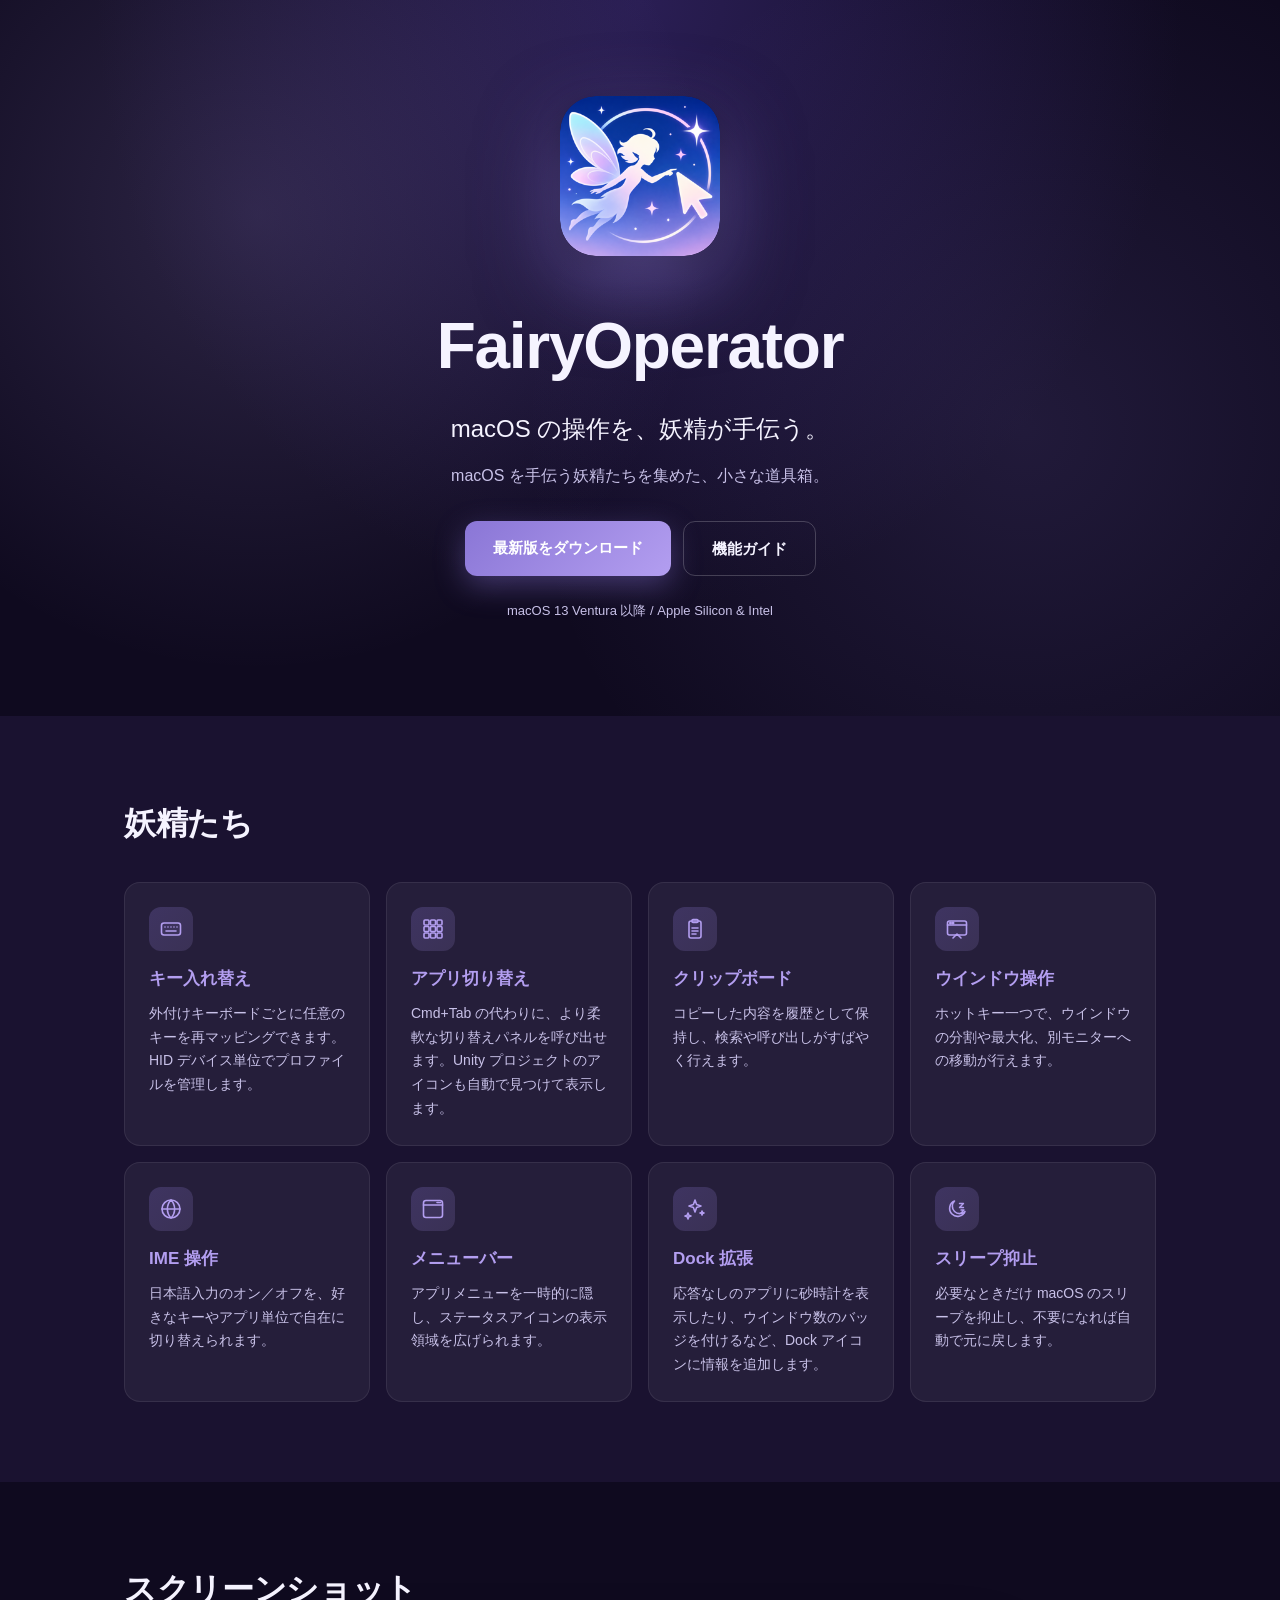
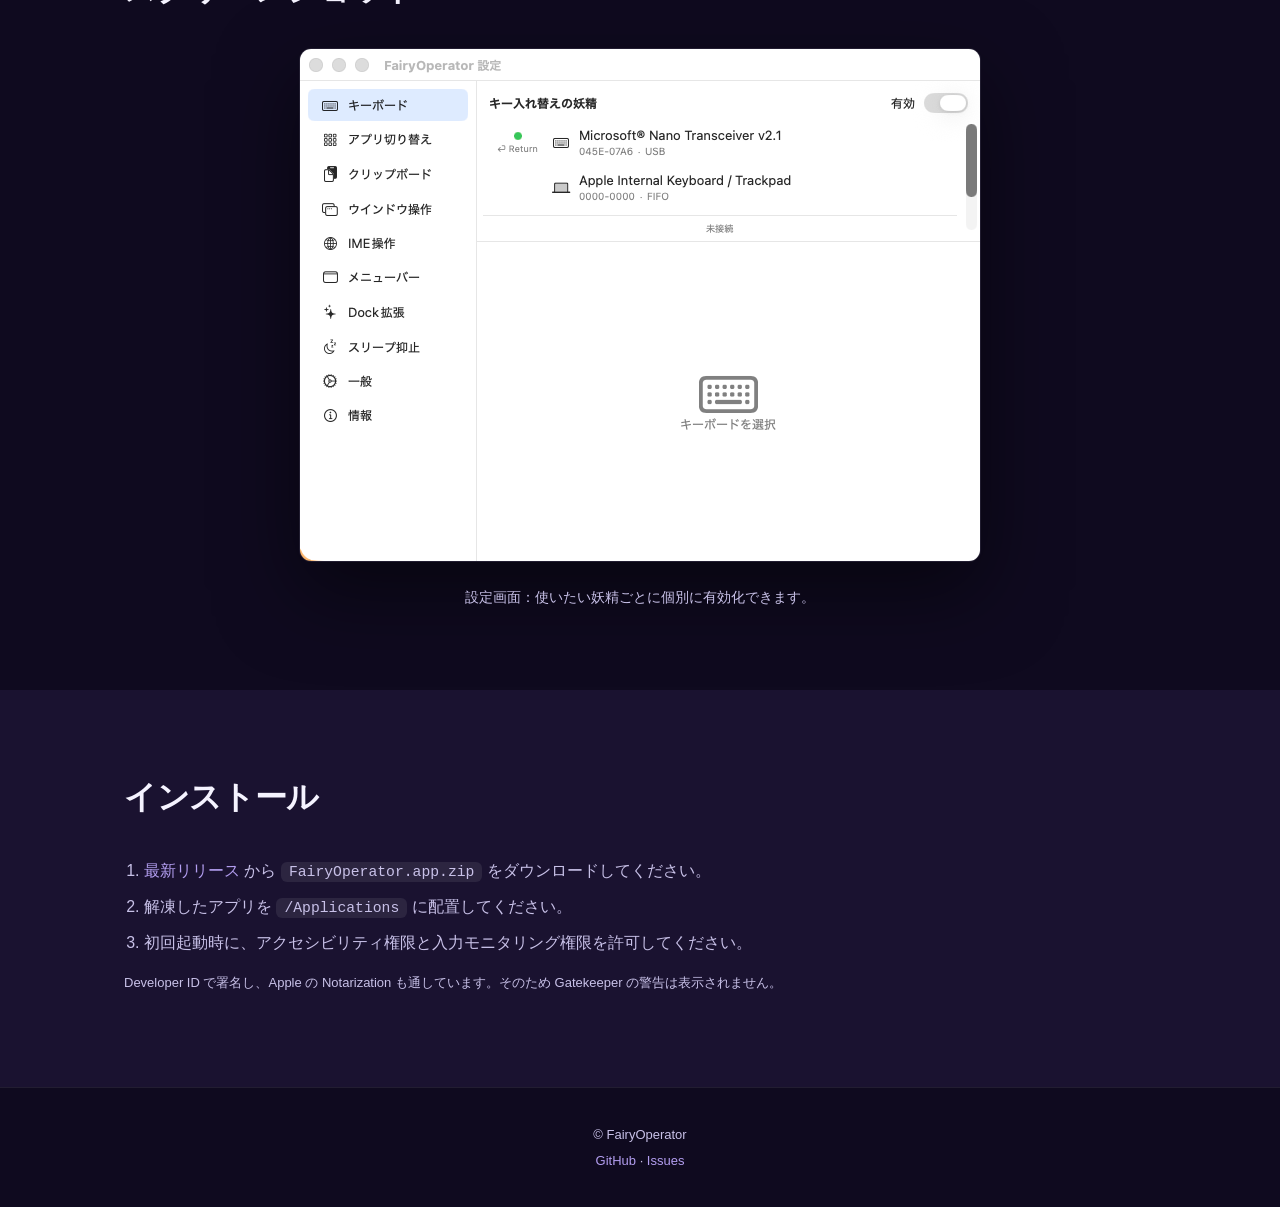
==== commit fb5fbc57: "docs: 文体を体言止めから「ですます調」のドキュメント文体に書き直し - guide.html: 全セクションを丁寧語の説明文に統一 - index.html: カード文言・インストール手順を丁寧" ====
--- a/docs/index.html
+++ b/docs/index.html
@@ -41,7 +41,7 @@
             <path d="M6 10h.01M9 10h.01M12 10h.01M15 10h.01M18 10h.01M7 14h10"/>
           </svg>
         </span>
-        <h3>キー入れ替え</h3><p>外付けキーボードごとに任意のキーを再マッピング。HID デバイス単位で制御。</p>
+        <h3>キー入れ替え</h3><p>外付けキーボードごとに任意のキーを再マッピングできます。HID デバイス単位でプロファイルを管理します。</p>
       </li>
       <li class="card">
         <span class="card__icon" aria-hidden="true">
@@ -57,7 +57,7 @@
             <rect x="16" y="16" width="5" height="5" rx="1"/>
           </svg>
         </span>
-        <h3>アプリ切り替え</h3><p>Cmd+Tab を拡張。Unity プロジェクトのアイコンも自動で見つけて表示。</p>
+        <h3>アプリ切り替え</h3><p>Cmd+Tab の代わりに、より柔軟な切り替えパネルを呼び出せます。Unity プロジェクトのアイコンも自動で見つけて表示します。</p>
       </li>
       <li class="card">
         <span class="card__icon" aria-hidden="true">
@@ -67,7 +67,7 @@
             <path d="M9 11h6M9 14h6M9 17h4"/>
           </svg>
         </span>
-        <h3>クリップボード</h3><p>履歴を保持し、すばやく検索・呼び出し。</p>
+        <h3>クリップボード</h3><p>コピーした内容を履歴として保持し、検索や呼び出しがすばやく行えます。</p>
       </li>
       <li class="card">
         <span class="card__icon" aria-hidden="true">
@@ -79,7 +79,7 @@
             <path d="M8 21l4-4 4 4"/>
           </svg>
         </span>
-        <h3>ウインドウ操作</h3><p>ホットキーで分割・最大化・移動。</p>
+        <h3>ウインドウ操作</h3><p>ホットキー一つで、ウインドウの分割や最大化、別モニターへの移動が行えます。</p>
       </li>
       <li class="card">
         <span class="card__icon" aria-hidden="true">
@@ -88,7 +88,7 @@
             <path d="M3 12h18M12 3a13 13 0 010 18M12 3a13 13 0 000 18"/>
           </svg>
         </span>
-        <h3>IME 操作</h3><p>日本語入力のオン/オフを意のままに。</p>
+        <h3>IME 操作</h3><p>日本語入力のオン／オフを、好きなキーやアプリ単位で自在に切り替えられます。</p>
       </li>
       <li class="card">
         <span class="card__icon" aria-hidden="true">
@@ -98,7 +98,7 @@
             <path d="M16 5.5h2M19 5.5h.5"/>
           </svg>
         </span>
-        <h3>メニューバー</h3><p>ステータスバーから機能を即時切替。</p>
+        <h3>メニューバー</h3><p>アプリメニューを一時的に隠し、ステータスアイコンの表示領域を広げられます。</p>
       </li>
       <li class="card">
         <span class="card__icon" aria-hidden="true">
@@ -108,7 +108,7 @@
             <path d="M19 14l.6 1.6L21 16l-1.4.4L19 18l-.4-1.6L17 16l1.6-.4z"/>
           </svg>
         </span>
-        <h3>Dock 拡張</h3><p>応答なしのアプリに砂時計、ウインドウ数バッジなど Dock アイコンを賢く。</p>
+        <h3>Dock 拡張</h3><p>応答なしのアプリに砂時計を表示したり、ウインドウ数のバッジを付けるなど、Dock アイコンに情報を追加します。</p>
       </li>
       <li class="card">
         <span class="card__icon" aria-hidden="true">
@@ -117,7 +117,7 @@
             <path d="M14.5 6.5h4l-4 4h4M16 13h3l-3 3h3" stroke-width="1.4"/>
           </svg>
         </span>
-        <h3>スリープ抑止</h3><p>必要なときだけ自動でスリープを止める。</p>
+        <h3>スリープ抑止</h3><p>必要なときだけ macOS のスリープを抑止し、不要になれば自動で元に戻します。</p>
       </li>
     </ul>
   </div>
@@ -128,7 +128,7 @@
     <h2 class="section__title">スクリーンショット</h2>
     <figure class="shot">
       <img src="screenshots/settings.png" alt="設定画面" loading="lazy">
-      <figcaption>設定画面 — 妖精ごとに個別有効化</figcaption>
+      <figcaption>設定画面：使いたい妖精ごとに個別に有効化できます。</figcaption>
     </figure>
   </div>
 </section>
@@ -137,11 +137,11 @@
   <div class="container">
     <h2 class="section__title">インストール</h2>
     <ol class="steps">
-      <li><a href="https://github.com/piggest/FairyOperator-releases/releases/latest">最新リリース</a> から <code>FairyOperator.app.zip</code> をダウンロード。</li>
-      <li>解凍して <code>/Applications</code> に配置。</li>
-      <li>初回起動時にアクセシビリティ権限と入力モニタリング権限を許可。</li>
+      <li><a href="https://github.com/piggest/FairyOperator-releases/releases/latest">最新リリース</a> から <code>FairyOperator.app.zip</code> をダウンロードしてください。</li>
+      <li>解凍したアプリを <code>/Applications</code> に配置してください。</li>
+      <li>初回起動時に、アクセシビリティ権限と入力モニタリング権限を許可してください。</li>
     </ol>
-    <p class="note">Developer ID 署名 + Notarization 済み。Gatekeeper 警告は出ない想定。</p>
+    <p class="note">Developer ID で署名し、Apple の Notarization も通しています。そのため Gatekeeper の警告は表示されません。</p>
   </div>
 </section>
 
